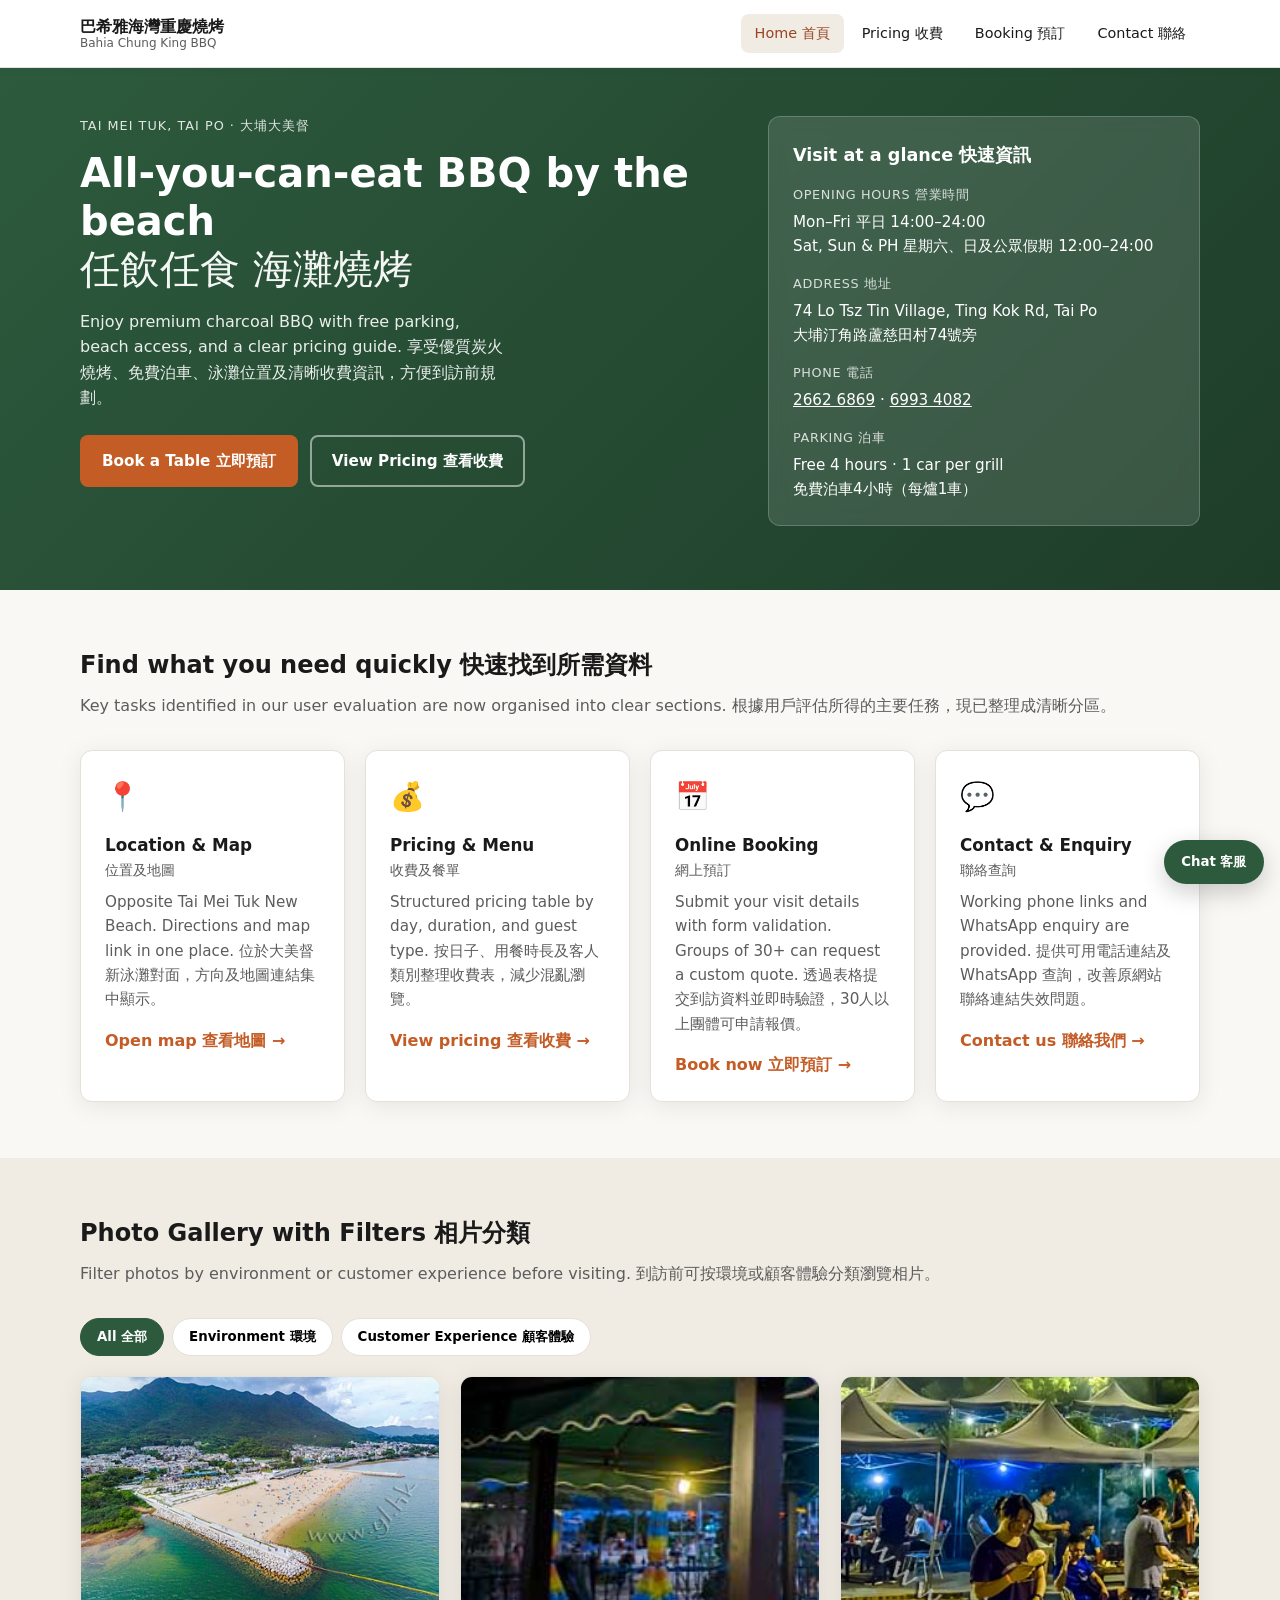
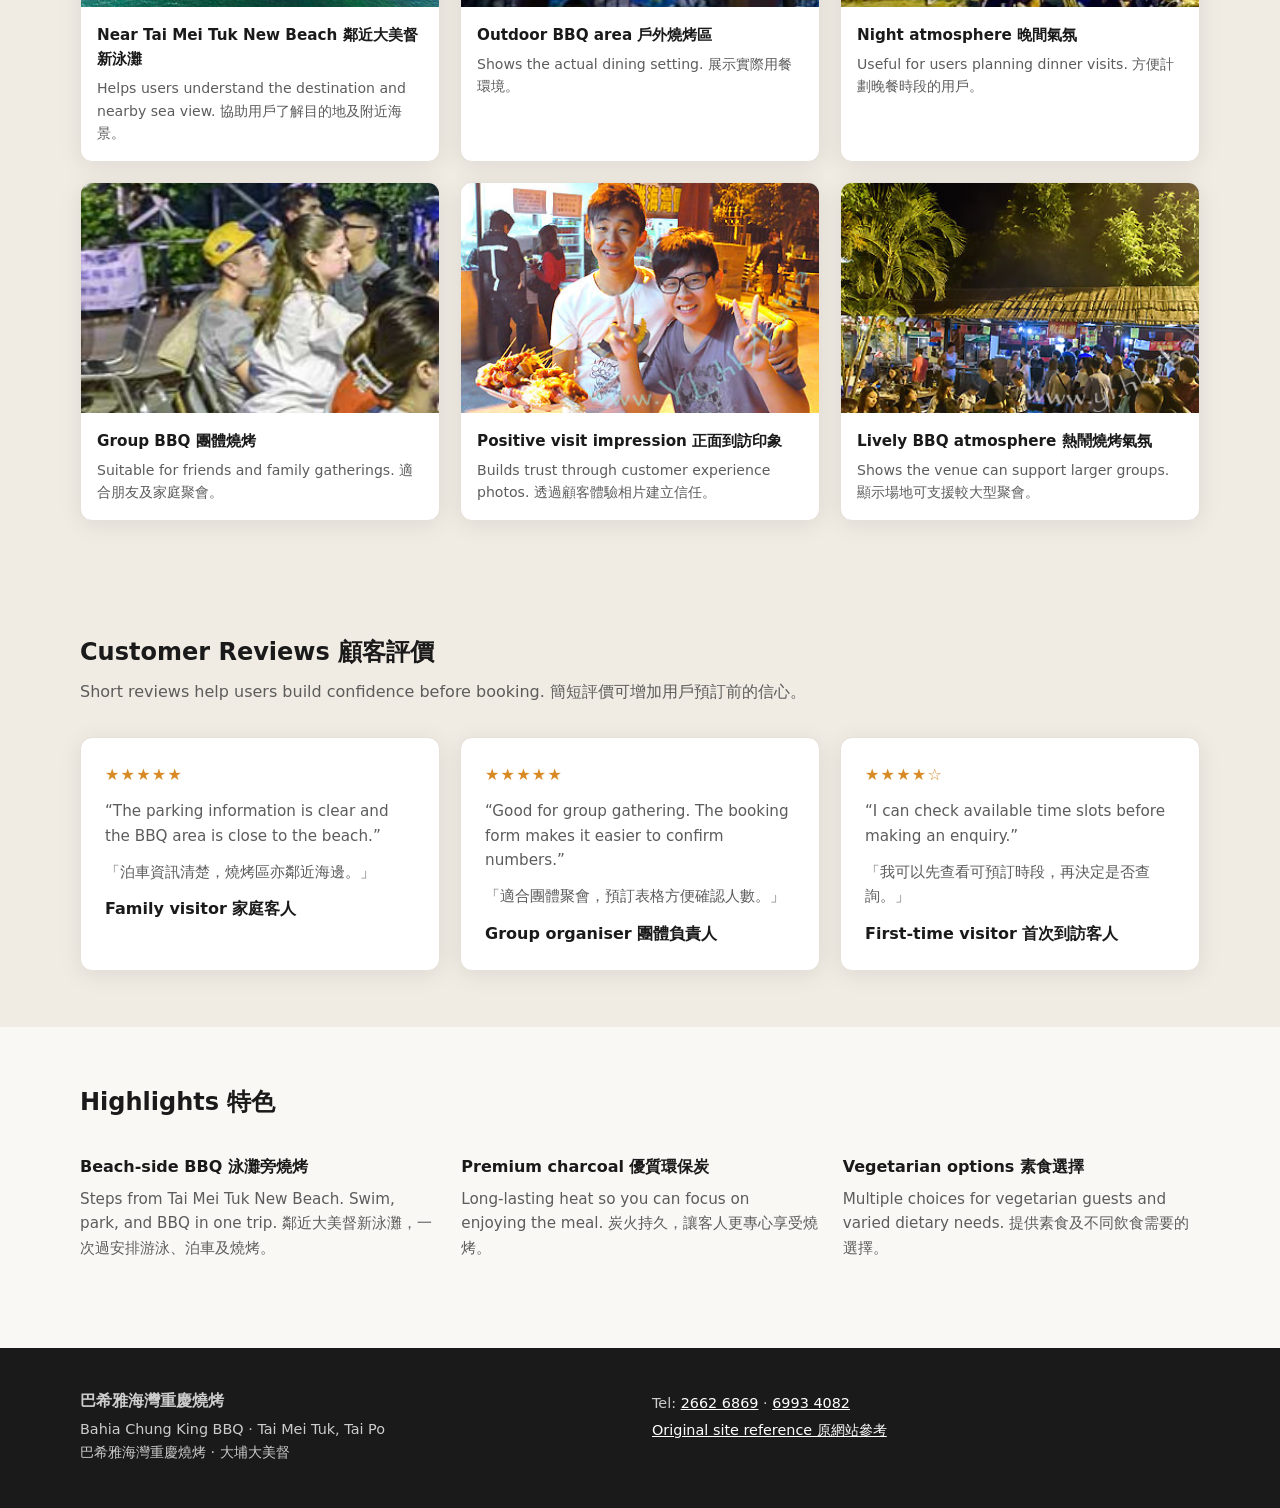
==== index.html @ 1e6eb622 "commit" ====
<!DOCTYPE html>
<html lang="zh-HK">
<head>
  <meta charset="UTF-8">
  <meta name="viewport" content="width=device-width, initial-scale=1.0">
  <title>巴希雅海灣重慶燒烤 | Bahia BBQ – Home</title>
  <link rel="stylesheet" href="styles.css">
</head>
<body>
  <a class="skip-link" href="#main">Skip to main content 跳到主要內容</a>

  <header class="site-header">
    <div class="container header-inner">
      <a href="index.html" class="logo">
        <span class="logo-zh">巴希雅海灣重慶燒烤</span>
        <span class="logo-en">Bahia Chung King BBQ</span>
      </a>
      <button class="nav-toggle" aria-label="Open menu" aria-expanded="false">
        <span></span><span></span><span></span>
      </button>
      <nav class="main-nav" aria-label="Main navigation">
        <a href="index.html" class="active">Home 首頁</a>
        <a href="pricing.html">Pricing 收費</a>
        <a href="booking.html">Booking 預訂</a>
        <a href="contact.html">Contact 聯絡</a>
      </nav>
    </div>
  </header>

  <main id="main">
    <section class="hero">
      <div class="container hero-grid">
        <div class="hero-content">
          <p class="eyebrow">Tai Mei Tuk, Tai Po · 大埔大美督</p>
          <h1>All-you-can-eat BBQ by the beach<br><span class="hero-sub">任飲任食 海灘燒烤</span></h1>
          <p class="hero-desc">
            Enjoy premium charcoal BBQ with free parking, beach access, and a clear pricing guide.
            享受優質炭火燒烤、免費泊車、泳灘位置及清晰收費資訊，方便到訪前規劃。
          </p>
          <div class="hero-actions">
            <a href="booking.html" class="btn btn-primary">Book a Table 立即預訂</a>
            <a href="pricing.html" class="btn btn-secondary">View Pricing 查看收費</a>
          </div>
        </div>
        <aside class="hero-info-card" aria-label="Quick visit information">
          <h2>Visit at a glance 快速資訊</h2>
          <dl>
            <div>
              <dt>Opening Hours 營業時間</dt>
              <dd>Mon–Fri 平日 14:00–24:00<br>Sat, Sun &amp; PH 星期六、日及公眾假期 12:00–24:00</dd>
            </div>
            <div>
              <dt>Address 地址</dt>
              <dd>74 Lo Tsz Tin Village, Ting Kok Rd, Tai Po<br>大埔汀角路蘆慈田村74號旁</dd>
            </div>
            <div>
              <dt>Phone 電話</dt>
              <dd>
                <a href="tel:+85226626869">2662 6869</a> ·
                <a href="tel:+85269934082">6993 4082</a>
              </dd>
            </div>
            <div>
              <dt>Parking 泊車</dt>
              <dd>Free 4 hours · 1 car per grill<br>免費泊車4小時（每爐1車）</dd>
            </div>
          </dl>
        </aside>
      </div>
    </section>

    <section class="section">
      <div class="container">
        <div class="section-header">
          <h2>Find what you need quickly 快速找到所需資料</h2>
          <p>Key tasks identified in our user evaluation are now organised into clear sections.
          根據用戶評估所得的主要任務，現已整理成清晰分區。</p>
        </div>
        <div class="card-grid">
          <article class="info-card">
            <div class="card-icon" aria-hidden="true">📍</div>
            <h3>Location &amp; Map<br><span>位置及地圖</span></h3>
            <p>Opposite Tai Mei Tuk New Beach. Directions and map link in one place.
            位於大美督新泳灘對面，方向及地圖連結集中顯示。</p>
            <a href="contact.html#map" class="card-link">Open map 查看地圖 →</a>
          </article>
          <article class="info-card">
            <div class="card-icon" aria-hidden="true">💰</div>
            <h3>Pricing &amp; Menu<br><span>收費及餐單</span></h3>
            <p>Structured pricing table by day, duration, and guest type.
            按日子、用餐時長及客人類別整理收費表，減少混亂瀏覽。</p>
            <a href="pricing.html" class="card-link">View pricing 查看收費 →</a>
          </article>
          <article class="info-card">
            <div class="card-icon" aria-hidden="true">📅</div>
            <h3>Online Booking<br><span>網上預訂</span></h3>
            <p>Submit your visit details with form validation. Groups of 30+ can request a custom quote.
            透過表格提交到訪資料並即時驗證，30人以上團體可申請報價。</p>
            <a href="booking.html" class="card-link">Book now 立即預訂 →</a>
          </article>
          <article class="info-card">
            <div class="card-icon" aria-hidden="true">💬</div>
            <h3>Contact &amp; Enquiry<br><span>聯絡查詢</span></h3>
            <p>Working phone links and WhatsApp enquiry are provided.
            提供可用電話連結及 WhatsApp 查詢，改善原網站聯絡連結失效問題。</p>
            <a href="contact.html" class="card-link">Contact us 聯絡我們 →</a>
          </article>
        </div>
      </div>
    </section>

    <section class="section section-alt">
      <div class="container">
        <div class="section-header">
          <h2>Photo Gallery with Filters 相片分類</h2>
          <p>
            Filter photos by environment or customer experience before visiting.
            到訪前可按環境或顧客體驗分類瀏覽相片。
          </p>
        </div>
        <div class="gallery-filters" role="group" aria-label="Gallery filters 相片分類篩選">
          <button type="button" class="gallery-filter active" data-filter="all">All 全部</button>
          <button type="button" class="gallery-filter" data-filter="environment">Environment 環境</button>
          <button type="button" class="gallery-filter" data-filter="customer">Customer Experience 顧客體驗</button>
        </div>
        <div class="gallery-grid">
          <figure class="gallery-card gallery-card-large" data-category="environment">
            <img src="images/environment-beach.jpg" alt="Tai Mei Tuk beach near Bahia BBQ 大美督泳灘位置">
            <figcaption>
              <strong>Near Tai Mei Tuk New Beach 鄰近大美督新泳灘</strong>
              <span>Helps users understand the destination and nearby sea view. 協助用戶了解目的地及附近海景。</span>
            </figcaption>
          </figure>
          <figure class="gallery-card" data-category="environment">
            <img src="images/environment-bbq-area.jpg" alt="Bahia outdoor BBQ area 巴希雅戶外燒烤區">
            <figcaption>
              <strong>Outdoor BBQ area 戶外燒烤區</strong>
              <span>Shows the actual dining setting. 展示實際用餐環境。</span>
            </figcaption>
          </figure>
          <figure class="gallery-card" data-category="environment">
            <img src="images/environment-night.jpg" alt="Night BBQ atmosphere 晚間燒烤氣氛">
            <figcaption>
              <strong>Night atmosphere 晚間氣氛</strong>
              <span>Useful for users planning dinner visits. 方便計劃晚餐時段的用戶。</span>
            </figcaption>
          </figure>
          <figure class="gallery-card" data-category="customer">
            <img src="images/customer-group-bbq.jpg" alt="Customers enjoying BBQ 顧客享受燒烤活動">
            <figcaption>
              <strong>Group BBQ 團體燒烤</strong>
              <span>Suitable for friends and family gatherings. 適合朋友及家庭聚會。</span>
            </figcaption>
          </figure>
          <figure class="gallery-card" data-category="customer">
            <img src="images/customer-feedback.jpg" alt="Customers smiling with BBQ food 顧客與燒烤食物合照">
            <figcaption>
              <strong>Positive visit impression 正面到訪印象</strong>
              <span>Builds trust through customer experience photos. 透過顧客體驗相片建立信任。</span>
            </figcaption>
          </figure>
          <figure class="gallery-card gallery-card-wide" data-category="customer">
            <img src="images/customer-crowd.jpg" alt="Busy Bahia BBQ customer area 熱鬧的巴希雅燒烤區">
            <figcaption>
              <strong>Lively BBQ atmosphere 熱鬧燒烤氣氛</strong>
              <span>Shows the venue can support larger groups. 顯示場地可支援較大型聚會。</span>
            </figcaption>
          </figure>
        </div>
      </div>
    </section>

    <section class="section section-alt">
      <div class="container">
        <div class="section-header">
          <h2>Customer Reviews 顧客評價</h2>
          <p>Short reviews help users build confidence before booking. 簡短評價可增加用戶預訂前的信心。</p>
        </div>
        <div class="review-grid">
          <article class="review-card">
            <div class="stars" aria-label="5 stars">★★★★★</div>
            <p>“The parking information is clear and the BBQ area is close to the beach.”</p>
            <p>「泊車資訊清楚，燒烤區亦鄰近海邊。」</p>
            <strong>Family visitor 家庭客人</strong>
          </article>
          <article class="review-card">
            <div class="stars" aria-label="5 stars">★★★★★</div>
            <p>“Good for group gathering. The booking form makes it easier to confirm numbers.”</p>
            <p>「適合團體聚會，預訂表格方便確認人數。」</p>
            <strong>Group organiser 團體負責人</strong>
          </article>
          <article class="review-card">
            <div class="stars" aria-label="4 stars">★★★★☆</div>
            <p>“I can check available time slots before making an enquiry.”</p>
            <p>「我可以先查看可預訂時段，再決定是否查詢。」</p>
            <strong>First-time visitor 首次到訪客人</strong>
          </article>
        </div>
      </div>
    </section>


    <section class="section">
      <div class="container">
        <div class="section-header">
          <h2>Highlights 特色</h2>
        </div>
        <div class="feature-row">
          <div class="feature-item">
            <h3>Beach-side BBQ 泳灘旁燒烤</h3>
            <p>Steps from Tai Mei Tuk New Beach. Swim, park, and BBQ in one trip.
              鄰近大美督新泳灘，一次過安排游泳、泊車及燒烤。</p>
          </div>
          <div class="feature-item">
            <h3>Premium charcoal 優質環保炭</h3>
            <p>Long-lasting heat so you can focus on enjoying the meal.
              炭火持久，讓客人更專心享受燒烤。</p>
          </div>
          <div class="feature-item">
            <h3>Vegetarian options 素食選擇</h3>
            <p>Multiple choices for vegetarian guests and varied dietary needs.
              提供素食及不同飲食需要的選擇。</p>
          </div>
        </div>
      </div>
    </section>
  </main>

  <footer class="site-footer">
    <div class="container footer-grid">
      <div>
        <strong>巴希雅海灣重慶燒烤</strong>
        <p>Bahia Chung King BBQ · Tai Mei Tuk, Tai Po<br>巴希雅海灣重慶燒烤 · 大埔大美督</p>
      </div>
      <div>
        <p>Tel: <a href="tel:+85226626869">2662 6869</a> · <a href="tel:+85269934082">6993 4082</a></p>
        <p><a href="https://www.yl.hk/bahia/" target="_blank" rel="noopener">Original site reference 原網站參考</a></p>
      </div>
    </div>
  </footer>

  <a href="booking.html" class="mobile-sticky-booking">Book now 立即預訂</a>
  <script src="script.js"></script>
</body>
</html>
---- styles.css ----
/* Bahia BBQ – Step 2 UX Prototype */

:root {
  --color-bg: #faf8f5;
  --color-surface: #ffffff;
  --color-primary: #c45c26;
  --color-primary-dark: #9a4520;
  --color-accent: #2d5a3d;
  --color-text: #1a1a1a;
  --color-muted: #5c5c5c;
  --color-border: #e5e0d8;
  --color-alt: #f0ebe3;
  --color-error: #b42318;
  --color-success: #067647;
  --font-sans: "Segoe UI", system-ui, -apple-system, sans-serif;
  --radius: 12px;
  --shadow: 0 4px 24px rgba(0, 0, 0, 0.08);
  --max-width: 1120px;
}

*,
*::before,
*::after {
  box-sizing: border-box;
}

html {
  scroll-behavior: smooth;
}

body {
  margin: 0;
  font-family: var(--font-sans);
  font-size: 1rem;
  line-height: 1.6;
  color: var(--color-text);
  background: var(--color-bg);
}

img {
  max-width: 100%;
  height: auto;
}

a {
  color: var(--color-primary);
}

a:hover {
  color: var(--color-primary-dark);
}

.container {
  width: min(100% - 2rem, var(--max-width));
  margin-inline: auto;
}

.skip-link {
  position: absolute;
  top: -100px;
  left: 1rem;
  padding: 0.5rem 1rem;
  background: var(--color-primary);
  color: #fff;
  z-index: 200;
  border-radius: 4px;
}

.skip-link:focus {
  top: 1rem;
}

/* Header */
.site-header {
  position: sticky;
  top: 0;
  z-index: 100;
  background: var(--color-surface);
  border-bottom: 1px solid var(--color-border);
  box-shadow: 0 1px 8px rgba(0, 0, 0, 0.04);
}

.header-inner {
  display: flex;
  align-items: center;
  justify-content: space-between;
  gap: 1rem;
  padding: 0.875rem 0;
}

.logo {
  text-decoration: none;
  color: inherit;
  display: flex;
  flex-direction: column;
  line-height: 1.2;
}

.logo-zh {
  font-weight: 700;
  font-size: 1rem;
}

.logo-en {
  font-size: 0.75rem;
  color: var(--color-muted);
}

.main-nav {
  display: flex;
  gap: 0.25rem;
}

.main-nav a {
  padding: 0.5rem 0.875rem;
  text-decoration: none;
  color: var(--color-text);
  border-radius: 8px;
  font-size: 0.9rem;
  white-space: nowrap;
}

.main-nav a:hover,
.main-nav a.active {
  background: var(--color-alt);
  color: var(--color-primary-dark);
}

.nav-toggle {
  display: none;
  flex-direction: column;
  gap: 5px;
  background: none;
  border: none;
  padding: 0.5rem;
  cursor: pointer;
}

.nav-toggle span {
  display: block;
  width: 22px;
  height: 2px;
  background: var(--color-text);
}

/* Hero */
.hero {
  background: linear-gradient(135deg, #2d5a3d 0%, #1e3d29 100%);
  color: #fff;
  padding: 3rem 0 4rem;
}

.hero-grid {
  display: grid;
  grid-template-columns: 1.2fr 0.8fr;
  gap: 2.5rem;
  align-items: start;
}

.eyebrow {
  text-transform: uppercase;
  letter-spacing: 0.08em;
  font-size: 0.8rem;
  opacity: 0.85;
  margin: 0 0 0.75rem;
}

.hero h1 {
  font-size: clamp(1.75rem, 4vw, 2.5rem);
  line-height: 1.2;
  margin: 0 0 1rem;
}

.hero-sub {
  font-weight: 500;
  opacity: 0.95;
}

.hero-desc {
  opacity: 0.9;
  max-width: 42ch;
  margin-bottom: 1.5rem;
}

.hero-actions {
  display: flex;
  flex-wrap: wrap;
  gap: 0.75rem;
}

.hero-info-card {
  background: rgba(255, 255, 255, 0.12);
  backdrop-filter: blur(8px);
  border: 1px solid rgba(255, 255, 255, 0.2);
  border-radius: var(--radius);
  padding: 1.5rem;
}

.hero-info-card h2 {
  margin: 0 0 1rem;
  font-size: 1.1rem;
}

.hero-info-card dl {
  margin: 0;
}

.hero-info-card dl > div {
  margin-bottom: 1rem;
}

.hero-info-card dl > div:last-child {
  margin-bottom: 0;
}

.hero-info-card dt {
  font-size: 0.8rem;
  text-transform: uppercase;
  letter-spacing: 0.05em;
  opacity: 0.8;
  margin-bottom: 0.25rem;
}

.hero-info-card dd {
  margin: 0;
  font-size: 0.95rem;
}

.hero-info-card a {
  color: #fff;
}

/* Page hero */
.page-hero {
  background: var(--color-alt);
  padding: 2.5rem 0;
  border-bottom: 1px solid var(--color-border);
}

.page-hero h1 {
  margin: 0 0 0.5rem;
  font-size: clamp(1.5rem, 3vw, 2rem);
}

.page-hero p:last-child {
  margin: 0;
  color: var(--color-muted);
  max-width: 60ch;
}

/* Sections */
.section {
  padding: 3.5rem 0;
}

.section-alt {
  background: var(--color-alt);
}

.section-header {
  margin-bottom: 2rem;
}

.section-header h2 {
  margin: 0 0 0.5rem;
}

.section-header p {
  margin: 0;
  color: var(--color-muted);
}

.lead {
  font-size: 1.1rem;
  color: var(--color-muted);
}

/* Cards */
.card-grid {
  display: grid;
  grid-template-columns: repeat(auto-fit, minmax(240px, 1fr));
  gap: 1.25rem;
}

.info-card {
  background: var(--color-surface);
  border: 1px solid var(--color-border);
  border-radius: var(--radius);
  padding: 1.5rem;
  box-shadow: var(--shadow);
}

.card-icon {
  font-size: 1.75rem;
  margin-bottom: 0.75rem;
}

.info-card h3 {
  margin: 0 0 0.5rem;
  font-size: 1.05rem;
}

.info-card h3 span {
  display: block;
  font-weight: 500;
  color: var(--color-muted);
  font-size: 0.9rem;
}

.info-card p {
  color: var(--color-muted);
  font-size: 0.95rem;
  margin: 0 0 1rem;
}

.card-link {
  font-weight: 600;
  text-decoration: none;
}

/* Gallery */
.gallery-grid {
  display: grid;
  grid-template-columns: repeat(3, 1fr);
  gap: 1.25rem;
}

.gallery-filters {
  display: flex;
  flex-wrap: wrap;
  gap: 0.5rem;
  margin-bottom: 1.25rem;
}

.gallery-filter {
  padding: 0.55rem 1rem;
  border: 1px solid var(--color-border);
  border-radius: 999px;
  background: var(--color-surface);
  font-family: inherit;
  font-weight: 600;
  cursor: pointer;
}

.gallery-filter.active {
  background: var(--color-accent);
  border-color: var(--color-accent);
  color: #fff;
}

.gallery-card {
  margin: 0;
  background: var(--color-surface);
  border: 1px solid var(--color-border);
  border-radius: var(--radius);
  overflow: hidden;
  box-shadow: var(--shadow);
}

.gallery-card-large {
  grid-column: span 1;
}

.gallery-card-wide {
  grid-column: span 1;
}

.gallery-card img {
  display: block;
  width: 100%;
  height: 230px;
  object-fit: cover;
}

.gallery-card figcaption {
  padding: 1rem;
}

.gallery-card strong,
.gallery-card span {
  display: block;
}

.gallery-card strong {
  margin-bottom: 0.35rem;
  font-size: 0.95rem;
}

.gallery-card span {
  color: var(--color-muted);
  font-size: 0.88rem;
}

.gallery-card.is-hidden {
  display: none;
}

.review-grid {
  display: grid;
  grid-template-columns: repeat(auto-fit, minmax(240px, 1fr));
  gap: 1.25rem;
}

.review-card {
  background: var(--color-surface);
  border: 1px solid var(--color-border);
  border-radius: var(--radius);
  padding: 1.5rem;
  box-shadow: var(--shadow);
}

.review-card p {
  margin: 0 0 0.75rem;
  color: var(--color-muted);
  font-size: 0.95rem;
}

.review-card strong {
  display: block;
  margin-top: 0.75rem;
  color: var(--color-text);
}

.stars {
  color: #d88a24;
  letter-spacing: 0.08em;
  margin-bottom: 0.75rem;
}

/* Split layout */
.split {
  display: grid;
  grid-template-columns: 1fr 1fr;
  gap: 2.5rem;
  align-items: start;
}

.improvement-list {
  padding-left: 1.25rem;
}

.improvement-list li {
  margin-bottom: 0.75rem;
}

.highlight-panel {
  background: var(--color-surface);
  border-left: 4px solid var(--color-primary);
  padding: 1.5rem;
  border-radius: var(--radius);
  margin: 0;
  box-shadow: var(--shadow);
}

.highlight-panel blockquote {
  margin: 0 0 0.75rem;
  font-style: italic;
}

.highlight-panel figcaption {
  font-size: 0.85rem;
  color: var(--color-muted);
}

.feature-row {
  display: grid;
  grid-template-columns: repeat(auto-fit, minmax(220px, 1fr));
  gap: 1.5rem;
}

.feature-item h3 {
  margin: 0 0 0.5rem;
  font-size: 1rem;
}

.feature-item p {
  margin: 0;
  color: var(--color-muted);
  font-size: 0.95rem;
}

/* Buttons */
.btn {
  display: inline-flex;
  align-items: center;
  justify-content: center;
  padding: 0.75rem 1.25rem;
  border-radius: 8px;
  font-weight: 600;
  text-decoration: none;
  border: 2px solid transparent;
  cursor: pointer;
  font-size: 0.95rem;
  font-family: inherit;
  transition: background 0.15s, color 0.15s;
}

.btn-primary {
  background: var(--color-primary);
  color: #fff;
}

.btn-primary:hover {
  background: var(--color-primary-dark);
  color: #fff;
}

.btn-secondary {
  background: transparent;
  color: var(--color-text);
  border-color: var(--color-border);
}

.btn-secondary:hover {
  background: var(--color-alt);
  color: var(--color-text);
}

.hero .btn-secondary {
  color: #fff;
  border-color: rgba(255, 255, 255, 0.5);
}

.hero .btn-secondary:hover {
  background: rgba(255, 255, 255, 0.15);
  color: #fff;
}

.btn-whatsapp {
  background: #25d366;
  color: #fff;
}

.btn-whatsapp:hover {
  background: #1da851;
  color: #fff;
}

/* Pricing */
.calculator-panel {
  display: grid;
  grid-template-columns: 1fr;
  gap: 1.25rem;
  background: var(--color-surface);
  border: 1px solid var(--color-border);
  border-radius: var(--radius);
  padding: 1.5rem;
  margin-bottom: 2rem;
  box-shadow: var(--shadow);
}

.calculator-panel h2 {
  margin: 0 0 0.35rem;
}

.calculator-panel p {
  margin: 0;
  color: var(--color-muted);
}

.calculator-grid {
  display: grid;
  grid-template-columns: repeat(auto-fit, minmax(160px, 1fr));
  gap: 1rem;
}

.calculator-grid label {
  display: flex;
  flex-direction: column;
  gap: 0.35rem;
  font-size: 0.9rem;
  font-weight: 600;
}

.calculator-grid input,
.calculator-grid select {
  width: 100%;
  padding: 0.625rem 0.75rem;
  border: 1px solid var(--color-border);
  border-radius: 8px;
  font-family: inherit;
  font-size: 1rem;
}

.takeaway-calculator {
  border: 1px solid var(--color-border);
  border-radius: 12px;
  padding: 1rem;
  background: var(--color-alt);
}

.takeaway-calculator h3 {
  margin: 0 0 0.25rem;
  font-size: 1rem;
}

.takeaway-calculator p {
  margin: 0 0 1rem;
}

.takeaway-grid {
  display: grid;
  grid-template-columns: repeat(auto-fit, minmax(230px, 1fr));
  gap: 0.75rem;
}

.takeaway-grid label {
  display: grid;
  grid-template-columns: 1fr 76px;
  gap: 0.25rem 0.75rem;
  align-items: center;
  background: var(--color-surface);
  border: 1px solid var(--color-border);
  border-radius: 10px;
  padding: 0.75rem;
}

.takeaway-grid span {
  font-weight: 700;
}

.takeaway-grid small {
  color: var(--color-muted);
}

.takeaway-grid input {
  grid-row: span 2;
  width: 76px;
  padding: 0.55rem;
  border: 1px solid var(--color-border);
  border-radius: 8px;
  font-family: inherit;
  font-size: 1rem;
}

.calculator-result {
  display: grid;
  grid-template-columns: repeat(auto-fit, minmax(140px, 1fr));
  gap: 0.75rem;
  margin: 0;
}

.calculator-result > div {
  background: var(--color-alt);
  border-radius: 8px;
  padding: 0.75rem;
}

.calculator-result dt {
  color: var(--color-muted);
  font-size: 0.82rem;
}

.calculator-result dd {
  margin: 0.2rem 0 0;
  font-weight: 700;
}

.calculator-result .calculator-total {
  background: var(--color-accent);
  color: #fff;
}

.calculator-total dt {
  color: rgba(255, 255, 255, 0.82);
}

.pricing-tabs {
  display: flex;
  gap: 0.5rem;
  margin-bottom: 1.5rem;
}

.tab-btn {
  padding: 0.625rem 1.25rem;
  border: 1px solid var(--color-border);
  background: var(--color-surface);
  border-radius: 8px;
  cursor: pointer;
  font-family: inherit;
  font-size: 0.95rem;
}

.tab-btn.active {
  background: var(--color-accent);
  color: #fff;
  border-color: var(--color-accent);
}

.table-wrap {
  overflow-x: auto;
  margin-bottom: 2rem;
}

.pricing-table {
  width: 100%;
  border-collapse: collapse;
  background: var(--color-surface);
  border-radius: var(--radius);
  overflow: hidden;
  box-shadow: var(--shadow);
}

.pricing-table caption {
  text-align: left;
  font-weight: 700;
  padding: 1rem;
  background: var(--color-alt);
}

.pricing-table th,
.pricing-table td {
  padding: 0.875rem 1rem;
  text-align: left;
  border-bottom: 1px solid var(--color-border);
}

.pricing-table th {
  background: var(--color-accent);
  color: #fff;
  font-weight: 600;
}

.pricing-table tbody tr:hover {
  background: #fafafa;
}

.pricing-table small {
  color: var(--color-muted);
}

.notes-panel {
  background: var(--color-surface);
  border: 1px solid var(--color-border);
  border-radius: var(--radius);
  padding: 1.5rem;
  margin-bottom: 2rem;
}

.notes-panel h2 {
  margin: 0 0 1rem;
  font-size: 1.1rem;
}

.notes-panel ul {
  margin: 0;
  padding-left: 1.25rem;
}

.notes-panel li {
  margin-bottom: 0.5rem;
}

.menu-section {
  margin: 2rem 0;
}

.menu-grid {
  display: grid;
  grid-template-columns: repeat(auto-fit, minmax(230px, 1fr));
  gap: 1rem;
  margin-bottom: 1rem;
}

.menu-grid-large {
  grid-template-columns: repeat(auto-fit, minmax(320px, 1fr));
}

.menu-card {
  background: var(--color-surface);
  border: 1px solid var(--color-border);
  border-radius: var(--radius);
  padding: 1.25rem;
  box-shadow: var(--shadow);
}

.menu-card h3 {
  margin: 0 0 0.75rem;
  font-size: 1rem;
  color: var(--color-accent);
}

.menu-card ul {
  margin: 0;
  padding-left: 1.1rem;
}

.menu-card li {
  margin-bottom: 0.45rem;
  color: var(--color-muted);
  font-size: 0.92rem;
}

.menu-price-list {
  list-style: none;
  padding-left: 0 !important;
}

.menu-price-list li {
  display: grid;
  grid-template-columns: 1fr auto;
  gap: 0.75rem;
  align-items: start;
  padding: 0.45rem 0;
  border-bottom: 1px solid var(--color-border);
}

.menu-price-list li:last-child {
  border-bottom: 0;
}

.menu-price-list strong {
  color: var(--color-primary-dark);
  font-size: 0.86rem;
  white-space: nowrap;
}

.menu-note {
  margin: 0 0 2rem;
  padding: 1rem 1.25rem;
  background: var(--color-alt);
  border-left: 4px solid var(--color-primary);
  border-radius: 8px;
  color: var(--color-muted);
  font-size: 0.9rem;
}

.cta-banner {
  display: flex;
  align-items: center;
  justify-content: space-between;
  gap: 1.5rem;
  flex-wrap: wrap;
  background: linear-gradient(135deg, var(--color-primary), var(--color-primary-dark));
  color: #fff;
  padding: 1.75rem 2rem;
  border-radius: var(--radius);
}

.cta-banner h2 {
  margin: 0 0 0.25rem;
}

.cta-banner p {
  margin: 0;
  opacity: 0.9;
}

.cta-banner .btn-primary {
  background: #fff;
  color: var(--color-primary-dark);
}

.cta-banner .btn-primary:hover {
  background: var(--color-alt);
}

/* Booking form */
.booking-layout {
  display: grid;
  grid-template-columns: 1.4fr 0.6fr;
  gap: 2rem;
  align-items: start;
}

.booking-form {
  background: var(--color-surface);
  border: 1px solid var(--color-border);
  border-radius: var(--radius);
  padding: 2rem;
  box-shadow: var(--shadow);
}

.booking-form fieldset {
  border: none;
  margin: 0 0 1.75rem;
  padding: 0;
}

.booking-form legend {
  font-weight: 700;
  font-size: 1.05rem;
  margin-bottom: 1rem;
  padding-bottom: 0.5rem;
  border-bottom: 2px solid var(--color-alt);
  width: 100%;
}

.form-row {
  display: grid;
  grid-template-columns: 1fr 1fr;
  gap: 1rem;
}

.form-row-3 {
  grid-template-columns: repeat(3, 1fr);
}

.form-group {
  margin-bottom: 1rem;
}

.form-group label {
  display: block;
  font-weight: 600;
  margin-bottom: 0.375rem;
  font-size: 0.9rem;
}

.required {
  color: var(--color-error);
}

.form-group input,
.form-group select,
.form-group textarea {
  width: 100%;
  padding: 0.625rem 0.75rem;
  border: 1px solid var(--color-border);
  border-radius: 8px;
  font-family: inherit;
  font-size: 1rem;
  background: #fff;
}

.form-group input:focus,
.form-group select:focus,
.form-group textarea:focus {
  outline: 2px solid var(--color-primary);
  outline-offset: 1px;
  border-color: var(--color-primary);
}

.form-group input.invalid,
.form-group select.invalid {
  border-color: var(--color-error);
}

.error-msg {
  display: block;
  color: var(--color-error);
  font-size: 0.8rem;
  margin-top: 0.25rem;
  min-height: 1.2em;
}

.form-hint {
  font-size: 0.85rem;
  color: var(--color-muted);
  margin: 0 0 0.75rem;
}

.checkbox-label {
  display: flex;
  align-items: center;
  gap: 0.5rem;
  font-size: 0.95rem;
  cursor: pointer;
}

.time-slot-section {
  margin-top: 0.75rem;
}

.time-slot-grid {
  display: grid;
  grid-template-columns: repeat(auto-fit, minmax(110px, 1fr));
  gap: 0.5rem;
}

.time-slot-btn {
  padding: 0.65rem 0.5rem;
  border: 1px solid var(--color-border);
  border-radius: 8px;
  background: var(--color-surface);
  font-family: inherit;
  font-weight: 700;
  cursor: pointer;
}

.time-slot-btn span {
  color: var(--color-muted);
  font-size: 0.75rem;
  font-weight: 500;
}

.time-slot-btn.active {
  border-color: var(--color-primary);
  background: var(--color-primary);
  color: #fff;
}

.time-slot-btn.active span {
  color: rgba(255, 255, 255, 0.85);
}

.form-actions {
  display: flex;
  gap: 0.75rem;
  flex-wrap: wrap;
}

.form-success {
  margin-top: 1.5rem;
  padding: 1rem 1.25rem;
  background: #ecfdf3;
  border: 1px solid #abefc6;
  border-radius: 8px;
  color: var(--color-success);
}

.form-success p {
  margin: 0.5rem 0 0;
  font-size: 0.9rem;
}

.booking-summary {
  background: var(--color-surface);
  border: 1px solid var(--color-border);
  border-radius: var(--radius);
  padding: 1.5rem;
  position: sticky;
  top: 5.5rem;
  box-shadow: var(--shadow);
}

.booking-summary h2 {
  margin: 0 0 0.25rem;
  font-size: 1.1rem;
}

.summary-note {
  font-size: 0.85rem;
  color: var(--color-muted);
  margin: 0 0 1rem;
}

.summary-list {
  margin: 0 0 1rem;
}

.summary-list > div {
  display: flex;
  justify-content: space-between;
  padding: 0.5rem 0;
  border-bottom: 1px solid var(--color-border);
}

.summary-list dt {
  font-weight: 500;
}

.summary-list dd {
  margin: 0;
  font-weight: 700;
}

.summary-total {
  font-size: 1.1rem;
  color: var(--color-primary-dark);
}

.summary-disclaimer {
  font-size: 0.8rem;
  color: var(--color-muted);
  margin: 0 0 1.5rem;
}

.faq-mini h3 {
  margin: 0 0 0.75rem;
  font-size: 0.95rem;
}

.faq-mini ol {
  margin: 0;
  padding-left: 1.25rem;
  font-size: 0.9rem;
  color: var(--color-muted);
}

/* Contact */
.contact-grid {
  display: grid;
  grid-template-columns: 1fr 1fr;
  gap: 2rem;
}

.contact-cards {
  display: grid;
  grid-template-columns: 1fr 1fr;
  gap: 1rem;
}

.contact-card {
  background: var(--color-surface);
  border: 1px solid var(--color-border);
  border-radius: var(--radius);
  padding: 1.25rem;
}

.contact-card h2 {
  margin: 0 0 0.75rem;
  font-size: 1rem;
}

.contact-card p {
  margin: 0 0 0.5rem;
}

.contact-link {
  font-size: 1.25rem;
  font-weight: 700;
  text-decoration: none;
}

.card-meta {
  font-size: 0.8rem;
  color: var(--color-muted);
}

.contact-card address {
  font-style: normal;
  line-height: 1.5;
}

.hours-list {
  margin: 0;
}

.hours-list > div {
  display: flex;
  justify-content: space-between;
  margin-bottom: 0.375rem;
}

.hours-list dt {
  font-weight: 600;
}

.hours-list dd {
  margin: 0;
}

.map-section h2 {
  margin: 0 0 0.5rem;
}

.map-embed {
  border-radius: var(--radius);
  overflow: hidden;
  margin: 1rem 0;
  border: 1px solid var(--color-border);
}

.map-embed iframe {
  display: block;
  width: 100%;
  height: 320px;
  border: 0;
}

.faq-list {
  display: flex;
  flex-direction: column;
  gap: 0.75rem;
}

.faq-list details {
  background: var(--color-surface);
  border: 1px solid var(--color-border);
  border-radius: var(--radius);
  padding: 1rem 1.25rem;
}

.faq-list summary {
  font-weight: 600;
  cursor: pointer;
}

.faq-list p {
  margin: 0.75rem 0 0;
  color: var(--color-muted);
}

.chat-room {
  max-width: 760px;
  background: var(--color-surface);
  border: 1px solid var(--color-border);
  border-radius: var(--radius);
  padding: 1.25rem;
  box-shadow: var(--shadow);
}

.chat-messages {
  display: flex;
  flex-direction: column;
  gap: 0.75rem;
  max-height: 320px;
  overflow-y: auto;
  padding: 0.25rem;
  margin-bottom: 1rem;
}

.chat-message {
  max-width: 82%;
  padding: 0.75rem 1rem;
  border-radius: 12px;
}

.chat-message p {
  margin: 0.25rem 0 0;
}

.chat-message-staff {
  align-self: flex-start;
  background: var(--color-alt);
  color: var(--color-text);
}

.chat-message-user {
  align-self: flex-end;
  background: var(--color-primary);
  color: #fff;
}

.chat-form label {
  display: block;
  margin-bottom: 0.35rem;
  font-weight: 600;
}

.chat-input-row {
  display: grid;
  grid-template-columns: 1fr auto;
  gap: 0.75rem;
}

.chat-input-row input {
  width: 100%;
  padding: 0.7rem 0.8rem;
  border: 1px solid var(--color-border);
  border-radius: 8px;
  font-family: inherit;
  font-size: 1rem;
}

.quick-chat-actions {
  display: flex;
  flex-wrap: wrap;
  gap: 0.5rem;
  margin-top: 0.75rem;
}

.quick-chat-actions button {
  padding: 0.45rem 0.75rem;
  border: 1px solid var(--color-border);
  border-radius: 999px;
  background: var(--color-surface);
  font-family: inherit;
  cursor: pointer;
}

.quick-chat-actions button:hover {
  background: var(--color-alt);
}

.floating-chat {
  position: fixed;
  right: 1rem;
  bottom: 1rem;
  z-index: 170;
}

.floating-chat-toggle {
  padding: 0.8rem 1.1rem;
  border: 0;
  border-radius: 999px;
  background: var(--color-accent);
  color: #fff;
  font-family: inherit;
  font-weight: 700;
  cursor: pointer;
  box-shadow: 0 8px 24px rgba(0, 0, 0, 0.2);
}

.floating-chat-panel {
  display: none;
  position: absolute;
  right: 0;
  bottom: 3.5rem;
  width: min(340px, calc(100vw - 2rem));
  background: var(--color-surface);
  border: 1px solid var(--color-border);
  border-radius: var(--radius);
  box-shadow: var(--shadow);
  overflow: hidden;
}

.floating-chat.open .floating-chat-panel {
  display: block;
}

.floating-chat-header {
  display: flex;
  align-items: center;
  justify-content: space-between;
  gap: 1rem;
  background: var(--color-accent);
  color: #fff;
  padding: 0.8rem 1rem;
}

.floating-chat-header strong {
  display: block;
}

.floating-chat-header small {
  display: block;
  opacity: 0.85;
}

.floating-chat-close {
  border: 0;
  background: rgba(255, 255, 255, 0.16);
  color: #fff;
  border-radius: 50%;
  width: 28px;
  height: 28px;
  cursor: pointer;
}

.floating-chat .chat-room {
  border: 0;
  box-shadow: none;
  border-radius: 0;
  padding: 1rem;
}

.floating-chat .chat-messages {
  max-height: 230px;
}

/* Footer */
.site-footer {
  background: #1a1a1a;
  color: #ccc;
  padding: 2.5rem 0;
  margin-top: 2rem;
}

.footer-grid {
  display: grid;
  grid-template-columns: repeat(auto-fit, minmax(200px, 1fr));
  gap: 1.5rem;
}

.footer-grid p {
  margin: 0.25rem 0;
  font-size: 0.9rem;
}

.footer-grid a {
  color: #fff;
}

.footer-note {
  font-size: 0.8rem !important;
  opacity: 0.7;
}

.mobile-sticky-booking {
  display: none;
  position: fixed;
  left: 1rem;
  right: 1rem;
  bottom: 1rem;
  z-index: 150;
  padding: 0.85rem 1rem;
  border-radius: 999px;
  background: var(--color-primary);
  color: #fff;
  text-align: center;
  font-weight: 700;
  text-decoration: none;
  box-shadow: 0 8px 24px rgba(0, 0, 0, 0.2);
}

.mobile-sticky-booking:hover {
  color: #fff;
  background: var(--color-primary-dark);
}

/* Responsive */
@media (max-width: 900px) {
  .hero-grid,
  .split,
  .booking-layout,
  .contact-grid,
  .gallery-grid {
    grid-template-columns: 1fr;
  }

  .gallery-card-large,
  .gallery-card-wide {
    grid-column: span 1;
  }

  .contact-cards {
    grid-template-columns: 1fr;
  }

  .booking-summary {
    position: static;
  }
}

@media (max-width: 640px) {
  body {
    padding-bottom: 4.5rem;
  }

  .nav-toggle {
    display: flex;
  }

  .main-nav {
    display: none;
    position: absolute;
    top: 100%;
    left: 0;
    right: 0;
    flex-direction: column;
    background: var(--color-surface);
    border-bottom: 1px solid var(--color-border);
    padding: 0.5rem;
  }

  .main-nav.open {
    display: flex;
  }

  .header-inner {
    position: relative;
    flex-wrap: wrap;
  }

  .form-row,
  .form-row-3 {
    grid-template-columns: 1fr;
  }

  .cta-banner {
    flex-direction: column;
    align-items: flex-start;
  }

  .mobile-sticky-booking {
    display: block;
  }

  .floating-chat {
    right: 1rem;
    bottom: 4.7rem;
  }

  .chat-input-row {
    grid-template-columns: 1fr;
  }
}
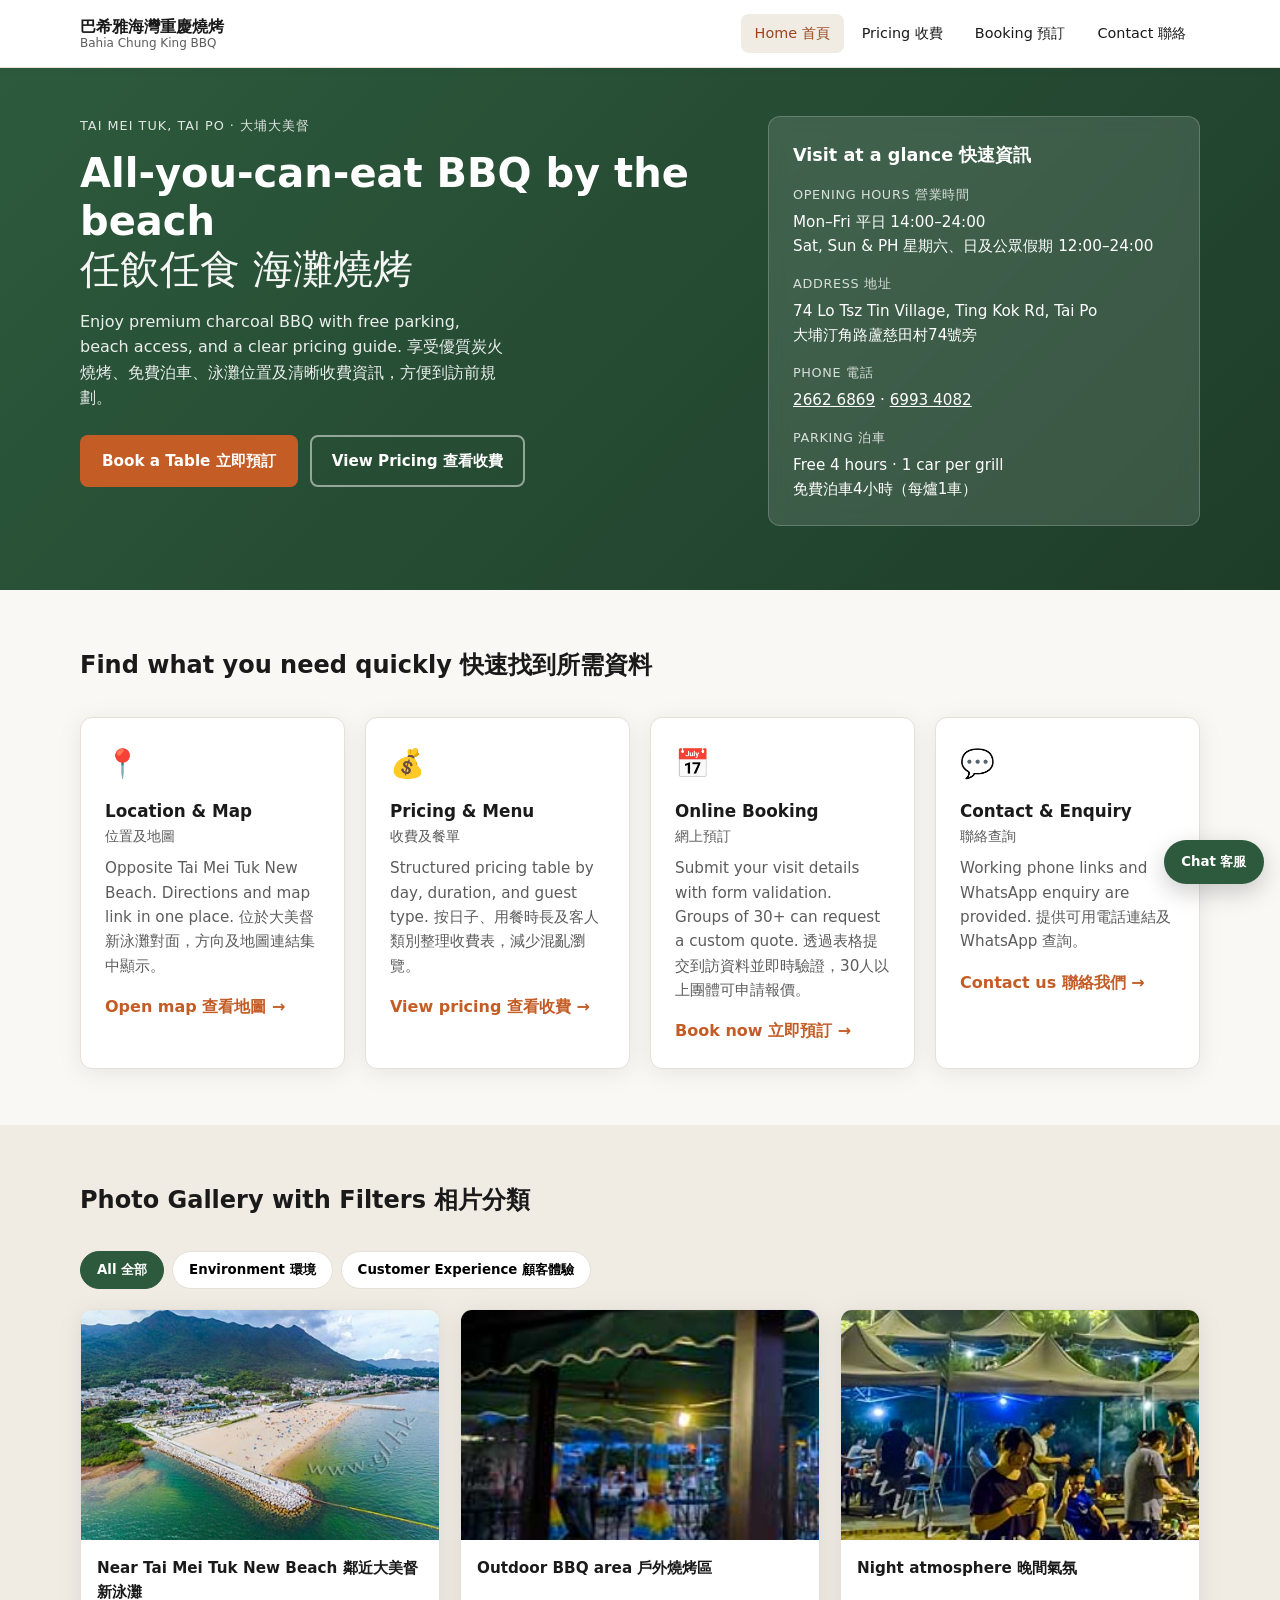
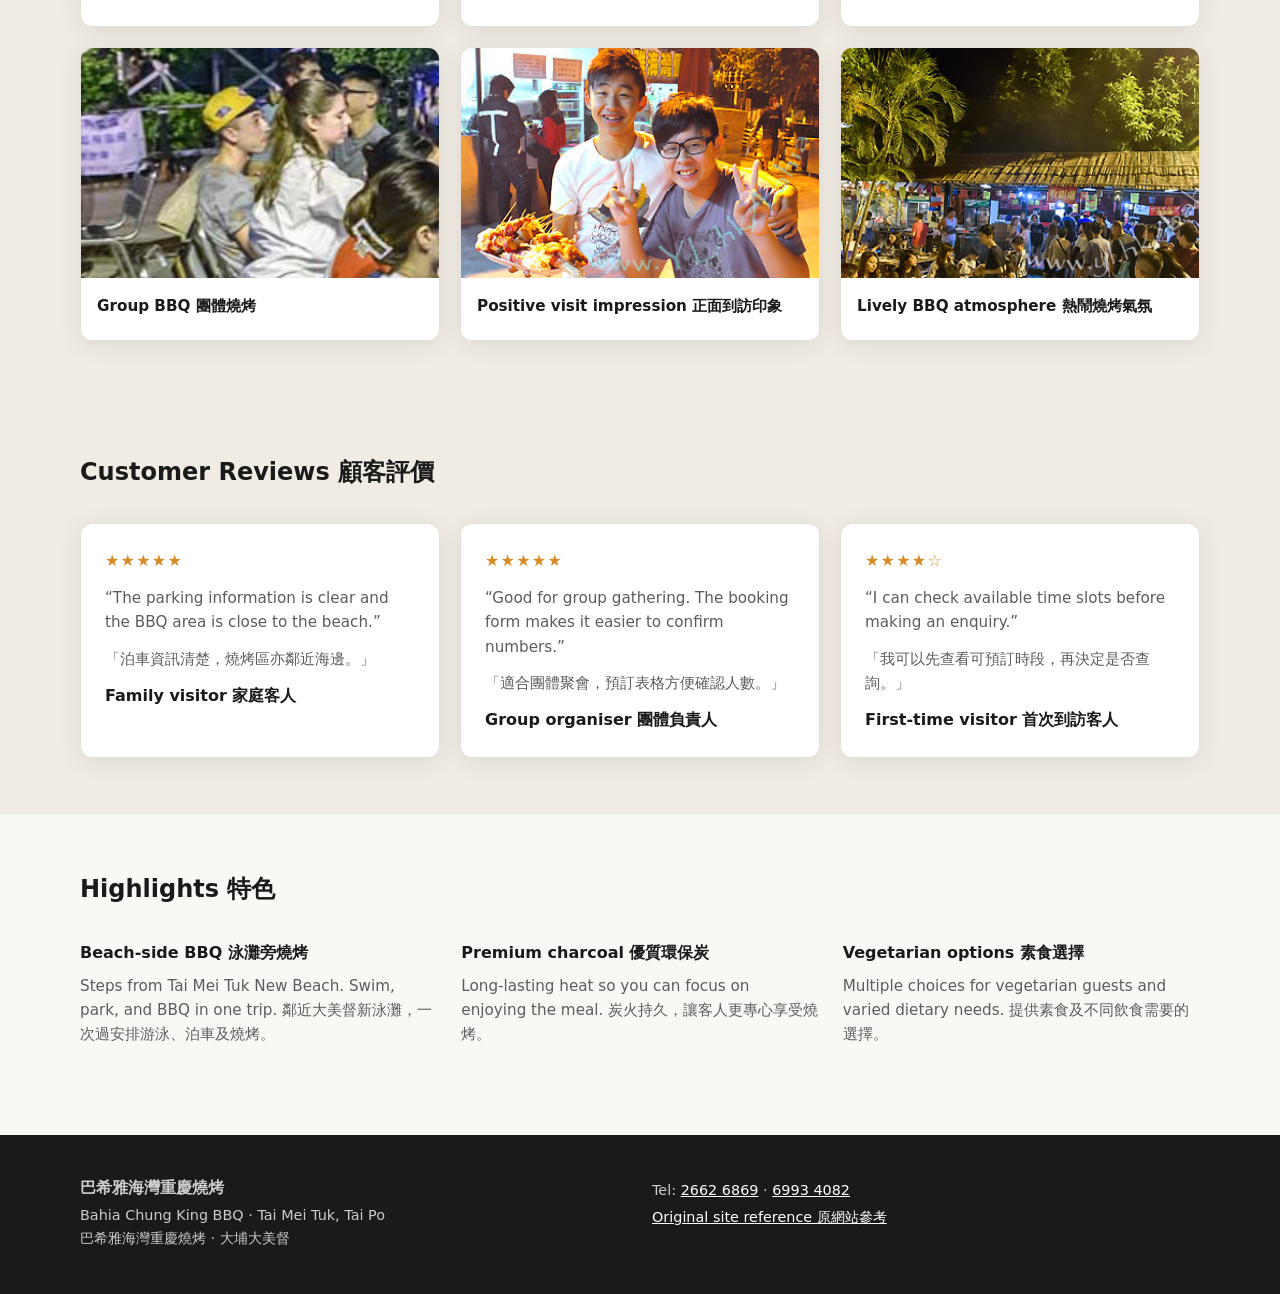
==== commit cc941cf1: "Website update" ====
--- a/index.html
+++ b/index.html
@@ -73,8 +73,6 @@
       <div class="container">
         <div class="section-header">
           <h2>Find what you need quickly 快速找到所需資料</h2>
-          <p>Key tasks identified in our user evaluation are now organised into clear sections.
-          根據用戶評估所得的主要任務，現已整理成清晰分區。</p>
         </div>
         <div class="card-grid">
           <article class="info-card">
@@ -102,7 +100,7 @@
             <div class="card-icon" aria-hidden="true">💬</div>
             <h3>Contact &amp; Enquiry<br><span>聯絡查詢</span></h3>
             <p>Working phone links and WhatsApp enquiry are provided.
-            提供可用電話連結及 WhatsApp 查詢，改善原網站聯絡連結失效問題。</p>
+            提供可用電話連結及 WhatsApp 查詢。</p>
             <a href="contact.html" class="card-link">Contact us 聯絡我們 →</a>
           </article>
         </div>
@@ -113,10 +111,6 @@
       <div class="container">
         <div class="section-header">
           <h2>Photo Gallery with Filters 相片分類</h2>
-          <p>
-            Filter photos by environment or customer experience before visiting.
-            到訪前可按環境或顧客體驗分類瀏覽相片。
-          </p>
         </div>
         <div class="gallery-filters" role="group" aria-label="Gallery filters 相片分類篩選">
           <button type="button" class="gallery-filter active" data-filter="all">All 全部</button>
@@ -128,42 +122,36 @@
             <img src="images/environment-beach.jpg" alt="Tai Mei Tuk beach near Bahia BBQ 大美督泳灘位置">
             <figcaption>
               <strong>Near Tai Mei Tuk New Beach 鄰近大美督新泳灘</strong>
-              <span>Helps users understand the destination and nearby sea view. 協助用戶了解目的地及附近海景。</span>
             </figcaption>
           </figure>
           <figure class="gallery-card" data-category="environment">
             <img src="images/environment-bbq-area.jpg" alt="Bahia outdoor BBQ area 巴希雅戶外燒烤區">
             <figcaption>
               <strong>Outdoor BBQ area 戶外燒烤區</strong>
-              <span>Shows the actual dining setting. 展示實際用餐環境。</span>
             </figcaption>
           </figure>
           <figure class="gallery-card" data-category="environment">
             <img src="images/environment-night.jpg" alt="Night BBQ atmosphere 晚間燒烤氣氛">
             <figcaption>
               <strong>Night atmosphere 晚間氣氛</strong>
-              <span>Useful for users planning dinner visits. 方便計劃晚餐時段的用戶。</span>
             </figcaption>
           </figure>
           <figure class="gallery-card" data-category="customer">
             <img src="images/customer-group-bbq.jpg" alt="Customers enjoying BBQ 顧客享受燒烤活動">
             <figcaption>
               <strong>Group BBQ 團體燒烤</strong>
-              <span>Suitable for friends and family gatherings. 適合朋友及家庭聚會。</span>
             </figcaption>
           </figure>
           <figure class="gallery-card" data-category="customer">
             <img src="images/customer-feedback.jpg" alt="Customers smiling with BBQ food 顧客與燒烤食物合照">
             <figcaption>
               <strong>Positive visit impression 正面到訪印象</strong>
-              <span>Builds trust through customer experience photos. 透過顧客體驗相片建立信任。</span>
             </figcaption>
           </figure>
           <figure class="gallery-card gallery-card-wide" data-category="customer">
             <img src="images/customer-crowd.jpg" alt="Busy Bahia BBQ customer area 熱鬧的巴希雅燒烤區">
             <figcaption>
               <strong>Lively BBQ atmosphere 熱鬧燒烤氣氛</strong>
-              <span>Shows the venue can support larger groups. 顯示場地可支援較大型聚會。</span>
             </figcaption>
           </figure>
         </div>
@@ -174,7 +162,6 @@
       <div class="container">
         <div class="section-header">
           <h2>Customer Reviews 顧客評價</h2>
-          <p>Short reviews help users build confidence before booking. 簡短評價可增加用戶預訂前的信心。</p>
         </div>
         <div class="review-grid">
           <article class="review-card">
